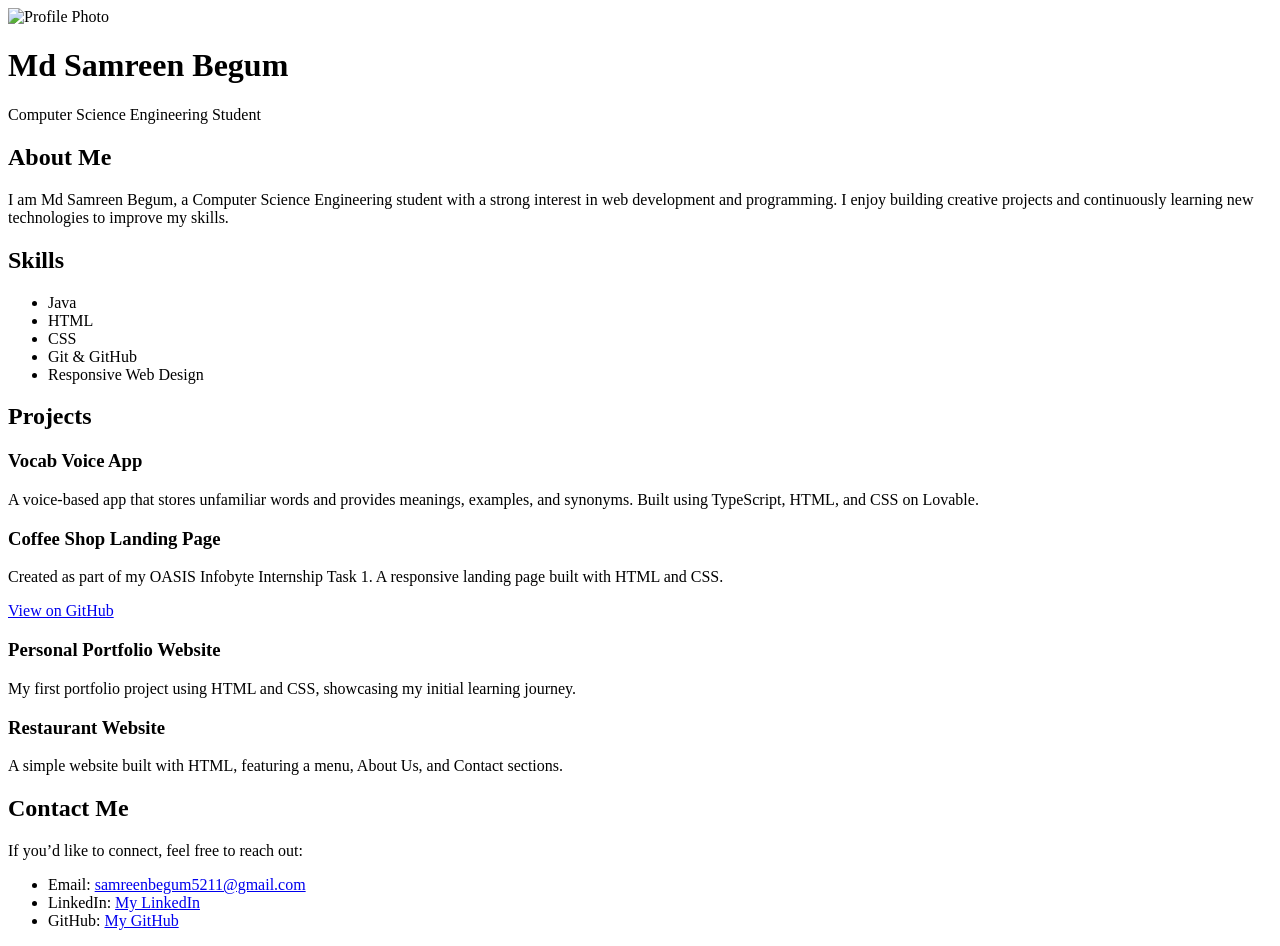
==== webdev/level-2/personal portfolio/index.html @ 570ba3ce "Add index.html for Task 1 Level 2 - Landing Page" ====
<!DOCTYPE html>
<html lang="en">
<head>
    <meta charset="UTF-8"> <!-- Sets character encoding -->
    <meta name="viewport" content="width=device-width, initial-scale=1.0"> <!-- Makes site responsive -->
    <title>Samreen's Portfolio</title>
    <!-- Link to external CSS file -->
    <link rel="stylesheet" href="style.css">
</head>
<body>

    
    <!DOCTYPE html>
<html lang="en">
<head>
    <meta charset="UTF-8"> <!-- Sets character encoding -->
    <meta name="viewport" content="width=device-width, initial-scale=1.0"> <!-- Makes site responsive -->
    <title>Md Samreen Begum - Portfolio</title>
    <!-- Link to external CSS file -->
    <link rel="stylesheet" href="style.css">
</head>
<body>

    <!-- Hero/Profile Section -->
    <header>
        <!-- Profile image (placeholder for now, replace with your photo later) -->
        <img src="https://via.placeholder.com/120" alt="Profile Photo">
        
        <!-- Your name -->
        <h1>Md Samreen Begum</h1>
        
        <!-- Your role/title -->
        <p>Computer Science Engineering Student</p>
    </header>
    <!-- About Me Section -->
<section id="about">
    <!-- Section heading -->
    <h2>About Me</h2>
    
    <!-- Short introduction paragraph -->
    <p>
        I am Md Samreen Begum, a Computer Science Engineering student with a strong interest in web development and programming. 
        I enjoy building creative projects and continuously learning new technologies to improve my skills.
    </p>
</section>
<!-- Skills Section -->
<section id="skills">
    <!-- Section heading -->
    <h2>Skills</h2>
    
    <!-- Skills list/grid -->
    <ul>
        <li>Java</li>
        <li>HTML</li>
        <li>CSS</li>
        <li>Git & GitHub</li>
        <li>Responsive Web Design</li>
    </ul>
</section>
<!-- Projects Section -->
<section id="projects">
    <h2>Projects</h2>
    
    <div class="project-card">
        <h3>Vocab Voice App</h3>
        <p>A voice-based app that stores unfamiliar words and provides meanings, examples, and synonyms. Built using TypeScript, HTML, and CSS on Lovable.</p>
        <a href="#"https://github.com/samreenbegum19/vocab-voice-capture></a>
    </div>

    <div class="project-card">
        <h3>Coffee Shop Landing Page</h3>
        <p>Created as part of my OASIS Infobyte Internship Task 1. A responsive landing page built with HTML and CSS.</p>
        <a href=https://github.com/samreenbegum19/OIBSIP>View on GitHub</a>
    </div>

    <div class="project-card">
        <h3>Personal Portfolio Website</h3>
        <p>My first portfolio project using HTML and CSS, showcasing my initial learning journey.</p>
    </div>

    <div class="project-card">
        <h3>Restaurant Website</h3>
        <p>A simple website built with HTML, featuring a menu, About Us, and Contact sections.</p>
    </div>
</section>

<!-- Contact Section -->
<section id="contact">
    <h2>Contact Me</h2>
    
    <p>If you’d like to connect, feel free to reach out:</p>
    
    <ul>
        <li>Email: <a href="mailto:samreenbegum5211@gmail.com">samreenbegum5211@gmail.com</a></li>
        <li>LinkedIn: 
            <a href="https://www.linkedin.com/in/mdsamreen-begum-343966332/overlay/contact-info/?lipi=urn%3Ali%3Apage%3Ad_flagship3_profile_view_base%3Br3zeXbCHRDmmhQFbpqak6g%3D%3D" target="_blank">
                My LinkedIn
            </a>
        </li>
        <li>GitHub: 
            <a href="https://github.com/samreenbegum19" target="_blank">
                My GitHub
            </a>
        </li>
    </ul>
</section>

</body>
</html>
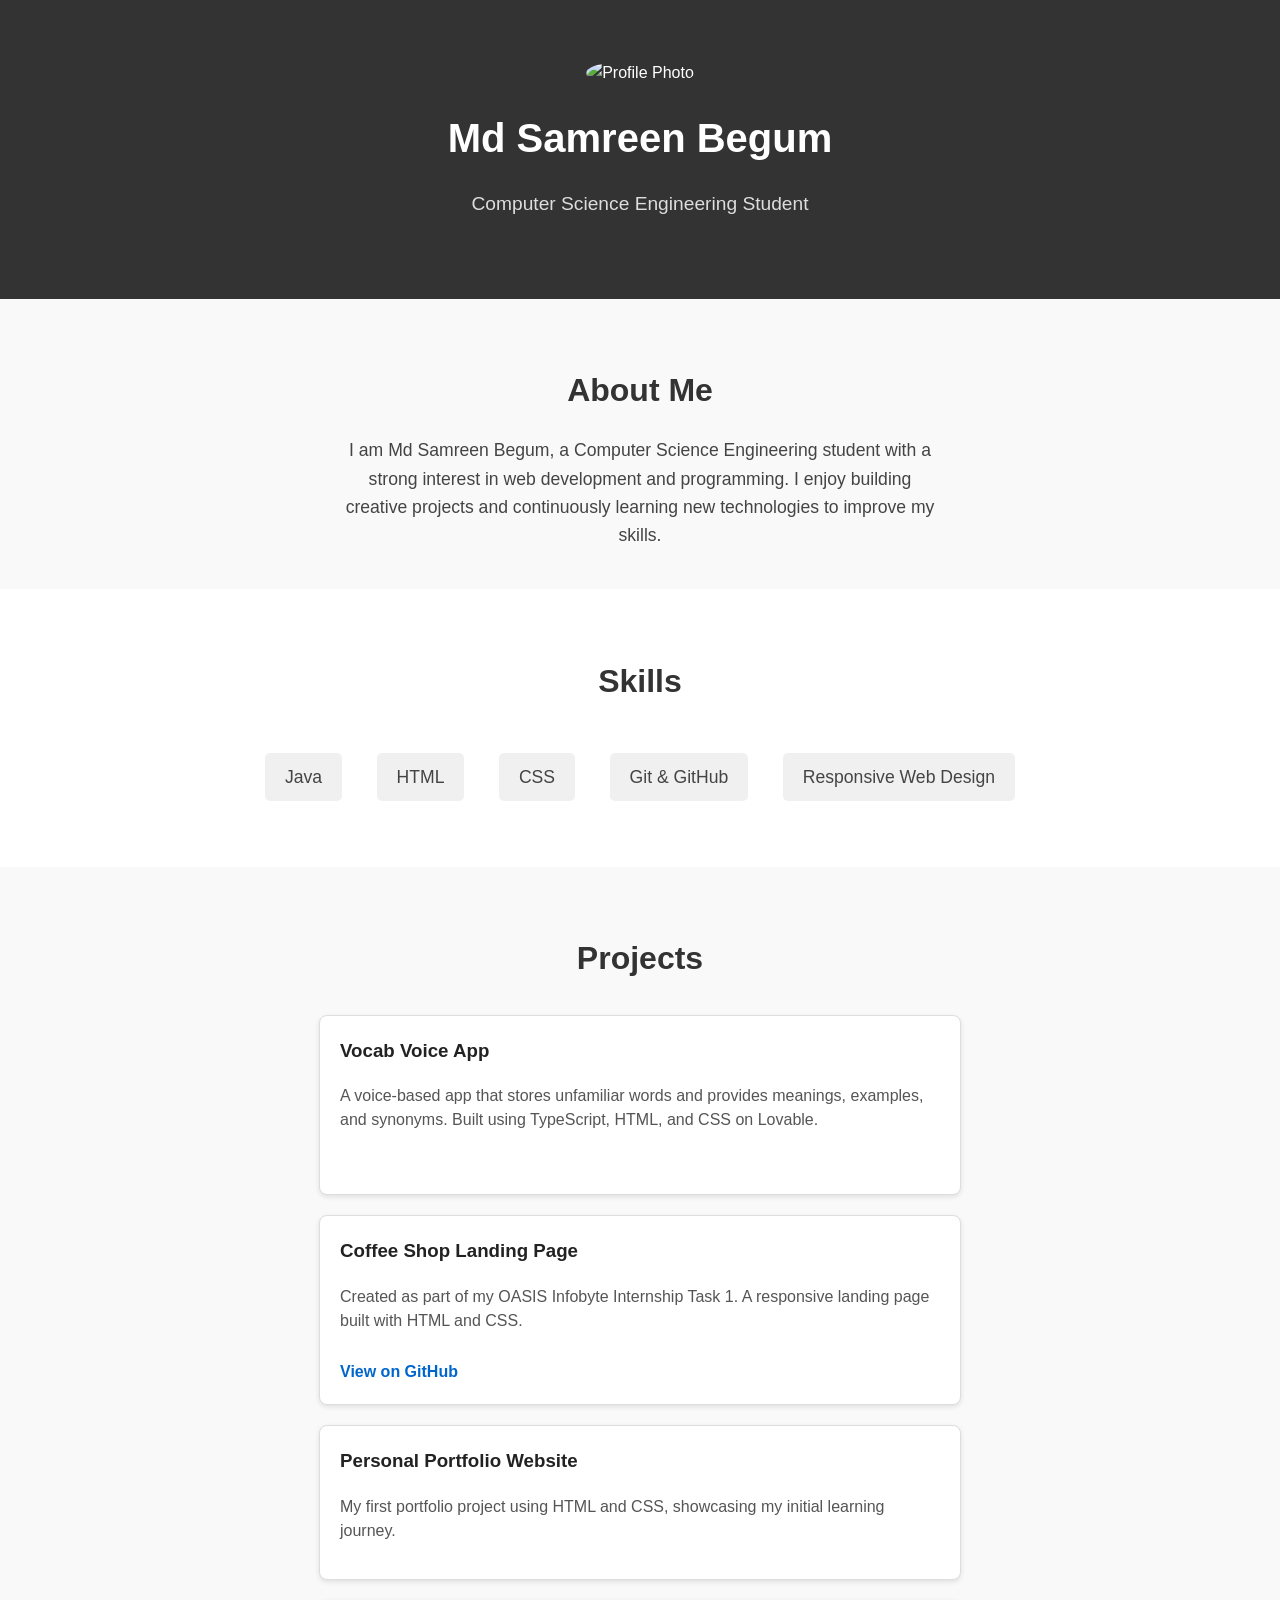
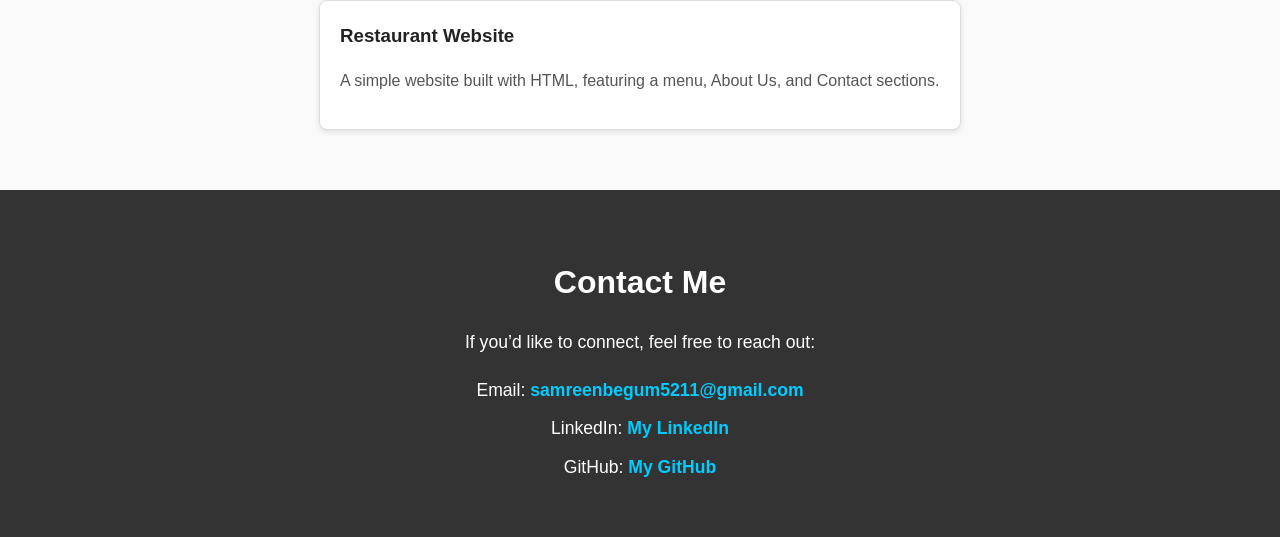
==== commit 9034ba9b: "Update index.html task1 level (portfolio)" ====
--- a/webdev/level-2/personal portfolio/index.html
+++ b/webdev/level-2/personal portfolio/index.html
@@ -1,13 +1,4 @@
-<!DOCTYPE html>
-<html lang="en">
-<head>
-    <meta charset="UTF-8"> <!-- Sets character encoding -->
-    <meta name="viewport" content="width=device-width, initial-scale=1.0"> <!-- Makes site responsive -->
-    <title>Samreen's Portfolio</title>
-    <!-- Link to external CSS file -->
-    <link rel="stylesheet" href="style.css">
-</head>
-<body>
+
 
     
     <!DOCTYPE html>
--- a/webdev/level-2/personal portfolio/style.css
+++ b/webdev/level-2/personal portfolio/style.css
@@ -0,0 +1,174 @@
+/* Reset default margins and set base font */
+body {
+    margin: 0; /* Removes default browser margin */
+    font-family: Arial, sans-serif; /* Sets font style */
+    line-height: 1.6; /* Improves readability */
+}
+
+/* Styling for the Hero/Profile section */
+header {
+    background: #333; /* Dark background color */
+    color: #fff;      /* White text color */
+    text-align: center; /* Centers all text */
+    padding: 60px 20px; /* Space around content */
+}
+
+/* Profile image styling */
+header img {
+    width: 120px;       /* Image width */
+    height: 120px;      /* Image height */
+    border-radius: 50%; /* Makes image circular */
+    margin-bottom: 20px; /* Space below image */
+}
+
+/* Name styling */
+header h1 {
+    margin: 0;          /* Removes default margin */
+    font-size: 2.5em;   /* Large font size for name */
+}
+
+/* Role/title styling */
+header p {
+    font-size: 1.2em;   /* Slightly larger text */
+    color: #ddd;        /* Light gray color for contrast */
+}
+/* General body styling */
+body {
+    margin: 0; /* Removes default browser margin */
+    font-family: Arial, sans-serif; /* Sets font style */
+    line-height: 1.6; /* Improves readability */
+}
+
+/* About Me section styling */
+#about {
+    padding: 40px 20px;       /* Space around content */
+    text-align: center;       /* Center text */
+    background-color: #f9f9f9; /* Light background for contrast */
+}
+
+#about h2 {
+    font-size: 2em;           /* Heading size */
+    margin-bottom: 20px;      /* Space below heading */
+    color: #333;              /* Dark text color */
+}
+
+#about p {
+    max-width: 600px;         /* Limit width for readability */
+    margin: 0 auto;           /* Center paragraph */
+    font-size: 1.1em;         /* Slightly larger text */
+    color: #444;              /* Dark gray text */
+}
+/* Skills section styling */
+#skills {
+    padding: 40px 20px;       /* Space around content */
+    text-align: center;       /* Center text */
+    background-color: #fff;   /* White background */
+}
+
+#skills h2 {
+    font-size: 2em;           /* Heading size */
+    margin-bottom: 20px;      /* Space below heading */
+    color: #333;              /* Dark text color */
+}
+
+/* Skills list styling */
+#skills ul {
+    list-style: none;         /* Remove default bullets */
+    padding: 0;               /* Remove default padding */
+    display: inline-block;    /* Keep list centered */
+}
+
+#skills li {
+    display: inline-block;    /* Show items side by side */
+    margin: 10px 15px;        /* Space between items */
+    padding: 10px 20px;       /* Space inside each skill box */
+    background: #f0f0f0;      /* Light gray background */
+    border-radius: 5px;       /* Rounded corners */
+    font-size: 1.1em;         /* Slightly larger text */
+    color: #444;              /* Dark gray text */
+}
+/* Projects section styling */
+#projects {
+    padding: 40px 20px;
+    background-color: #f9f9f9;
+    text-align: center;
+}
+
+#projects h2 {
+    font-size: 2em;
+    margin-bottom: 30px;
+    color: #333;
+}
+
+/* Project card styling */
+.project-card {
+    background: #fff;
+    border: 1px solid #ddd;
+    border-radius: 8px;
+    padding: 20px;
+    margin: 20px auto;
+    max-width: 600px;
+    text-align: left;
+    box-shadow: 0 2px 5px rgba(0,0,0,0.1);
+}
+
+.project-card h3 {
+    margin-top: 0;
+    color: #222;
+}
+
+.project-card p {
+    color: #555;
+    font-size: 1em;
+    line-height: 1.5;
+}
+
+.project-card a {
+    display: inline-block;
+    margin-top: 10px;
+    color: #0066cc;
+    text-decoration: none;
+    font-weight: bold;
+}
+
+.project-card a:hover {
+    text-decoration: underline;
+}
+/* Contact section styling */
+#contact {
+    padding: 40px 20px;
+    text-align: center;
+    background-color: #333; /* Dark background */
+    color: #fff;            /* White text */
+}
+
+#contact h2 {
+    font-size: 2em;
+    margin-bottom: 20px;
+    color: #fff;
+}
+
+#contact p {
+    font-size: 1.1em;
+    margin-bottom: 20px;
+}
+
+#contact ul {
+    list-style: none; /* Remove bullets */
+    padding: 0;
+}
+
+#contact li {
+    margin: 10px 0;
+    font-size: 1.1em;
+}
+
+#contact a {
+    color: #00ccff; /* Bright link color */
+    text-decoration: none;
+    font-weight: bold;
+}
+
+#contact a:hover {
+    text-decoration: underline;
+}
